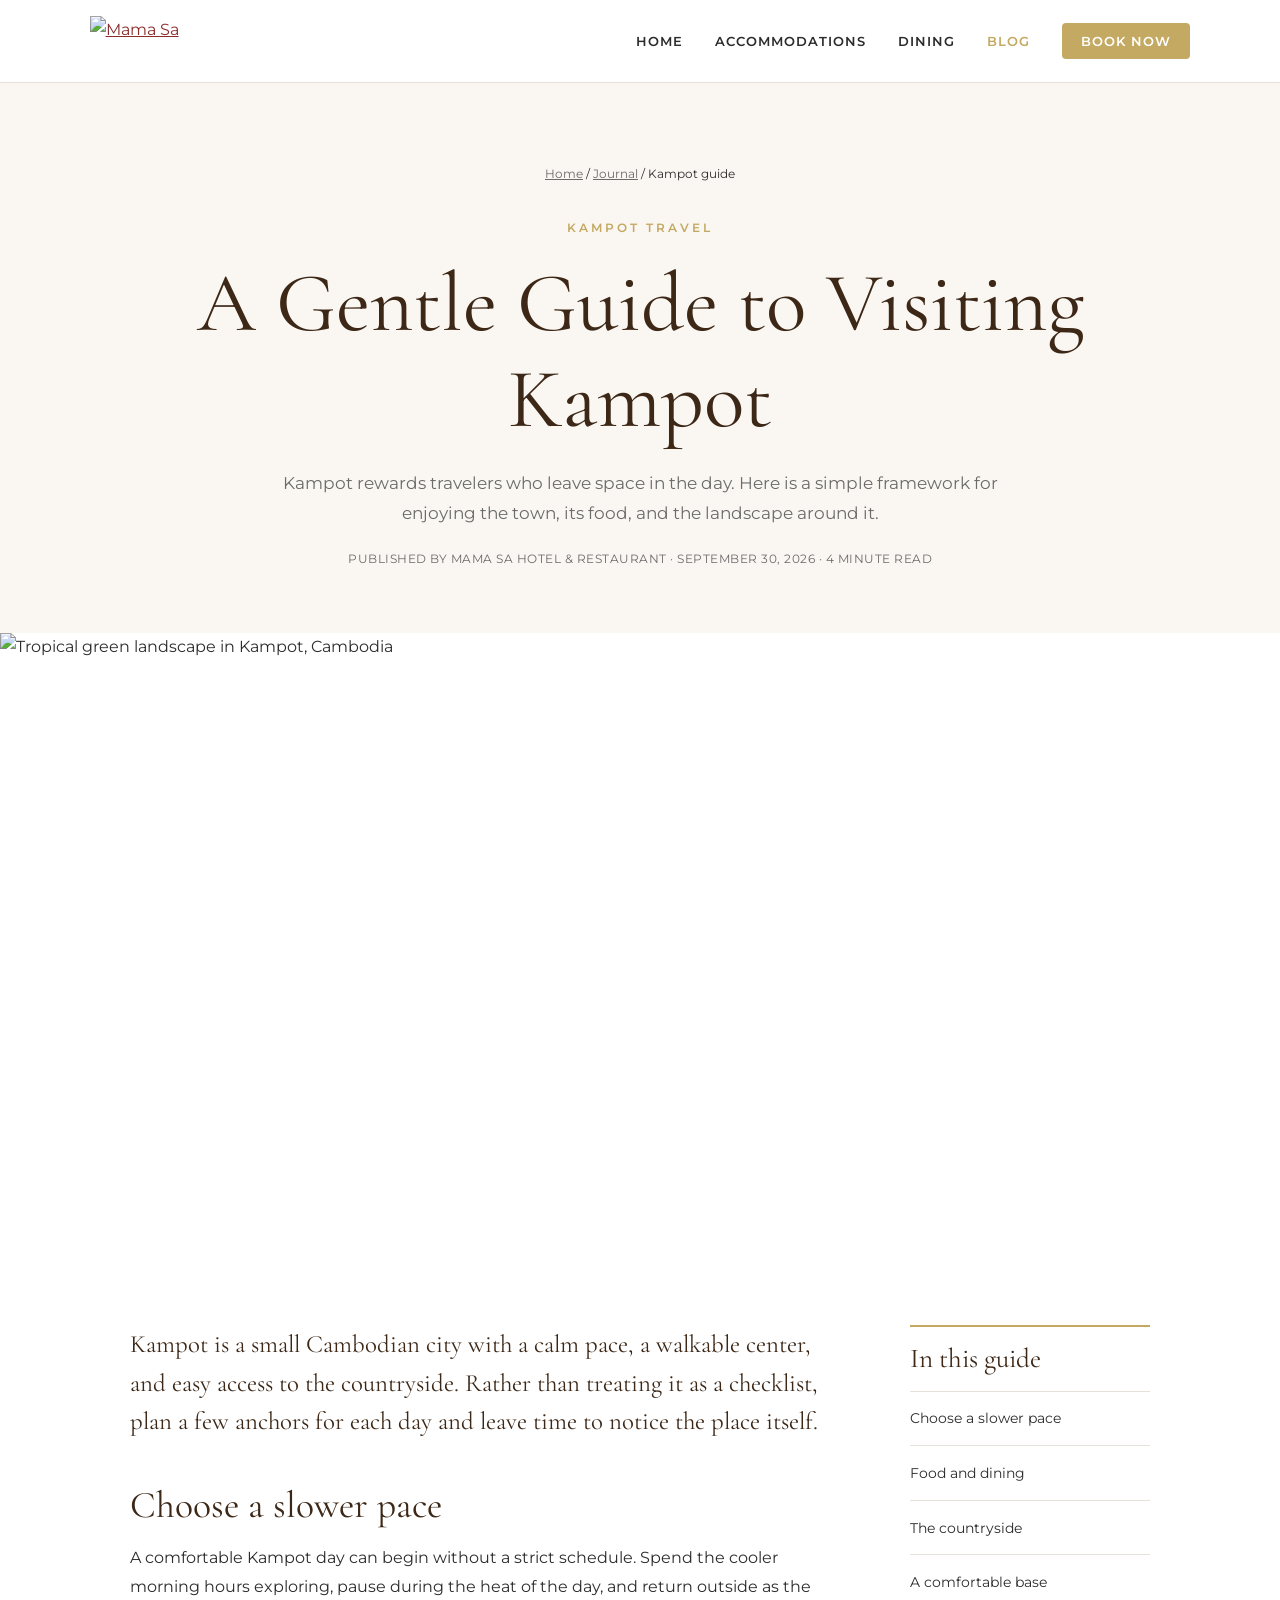
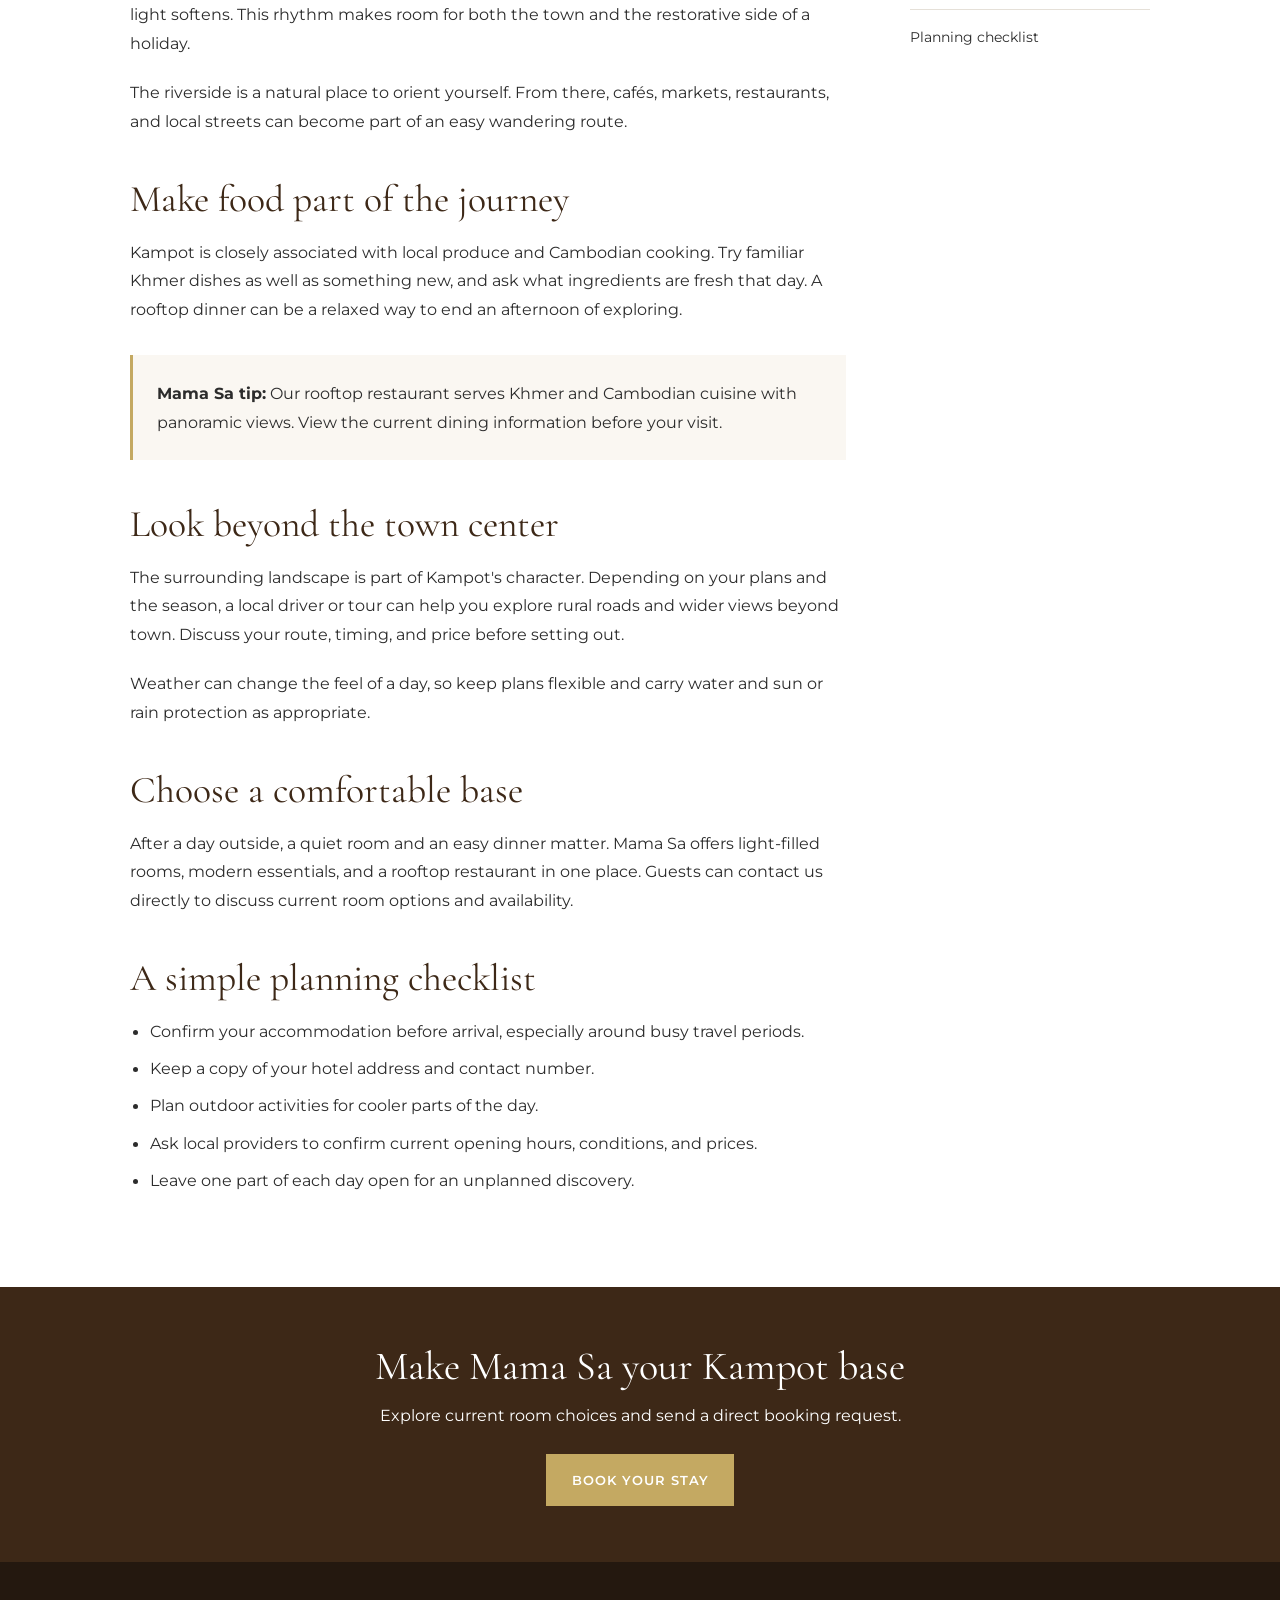
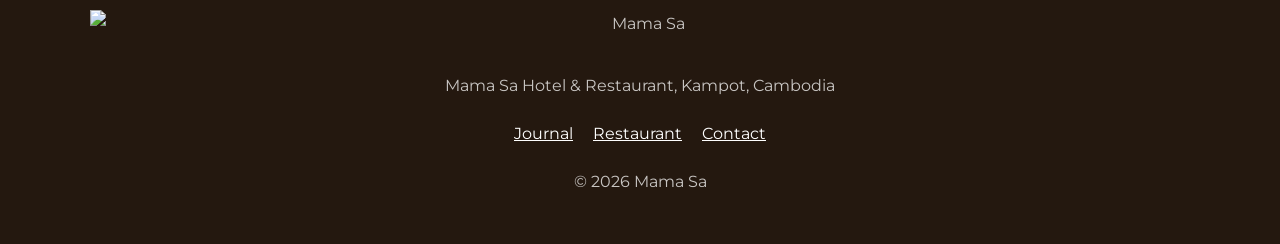
==== blog-kampot-travel-guide.html @ ffb0c637 "blog+IIms.txt AI readable Blog pages added" ====
<!DOCTYPE html>
<html lang="en">
<head>
    <meta charset="UTF-8">
    <meta name="viewport" content="width=device-width, initial-scale=1.0">
    <title>A Gentle Guide to Visiting Kampot | Mama Sa Journal</title>
    <meta name="description" content="Plan a relaxed Kampot visit with ideas for riverside time, local food, the surrounding countryside, and a comfortable base at Mama Sa.">
    <link rel="canonical" href="https://mamasa.site/blog-kampot-travel-guide.html">
    <link rel="alternate" type="application/rss+xml" title="Mama Sa Journal RSS" href="https://mamasa.site/feed.xml">
    <link rel="icon" type="image/svg+xml" href="/favicon.svg">
    <meta property="og:type" content="article">
    <meta property="og:title" content="A Gentle Guide to Visiting Kampot">
    <meta property="og:description" content="Ideas for an unhurried stay in Kampot, Cambodia.">
    <meta property="og:url" content="https://mamasa.site/blog-kampot-travel-guide.html">
    <meta property="og:image" content="https://mamasa.site/images/background.jpg">
    <meta property="article:published_time" content="2026-09-30">
    <meta property="article:author" content="Mama Sa Hotel & Restaurant">
    <meta name="twitter:card" content="summary_large_image">
    <script type="application/ld+json">
    {
      "@context": "https://schema.org",
      "@graph": [
        {
          "@type": "BlogPosting",
          "@id": "https://mamasa.site/blog-kampot-travel-guide.html#article",
          "headline": "A Gentle Guide to Visiting Kampot",
          "description": "Plan a relaxed Kampot visit with ideas for riverside time, local food, the surrounding countryside, and a comfortable base at Mama Sa.",
          "image": "https://mamasa.site/images/background.jpg",
          "datePublished": "2026-09-30",
          "dateModified": "2026-09-30",
          "mainEntityOfPage": "https://mamasa.site/blog-kampot-travel-guide.html",
          "author": {"@type": "Organization", "name": "Mama Sa Hotel & Restaurant", "url": "https://mamasa.site/"},
          "publisher": {"@type": "Organization", "name": "Mama Sa Hotel & Restaurant", "logo": {"@type": "ImageObject", "url": "https://mamasa.site/images/logo.png"}},
          "articleSection": "Kampot Travel",
          "keywords": ["Kampot travel", "Kampot Cambodia", "Kampot hotel"]
        },
        {
          "@type": "BreadcrumbList",
          "itemListElement": [
            {"@type": "ListItem", "position": 1, "name": "Home", "item": "https://mamasa.site/"},
            {"@type": "ListItem", "position": 2, "name": "Journal", "item": "https://mamasa.site/blog.html"},
            {"@type": "ListItem", "position": 3, "name": "A Gentle Guide to Visiting Kampot"}
          ]
        }
      ]
    }
    </script>
    <link rel="preconnect" href="https://fonts.googleapis.com">
    <link rel="preconnect" href="https://fonts.gstatic.com" crossorigin>
    <link href="https://fonts.googleapis.com/css2?family=Cormorant+Garamond:wght@300;400;600&family=Montserrat:wght@300;400;500;600&display=swap" rel="stylesheet">
    <link rel="stylesheet" href="blog.css">
</head>
<body>
    <nav class="site-nav" aria-label="Primary navigation">
        <div class="nav-container">
            <a class="nav-logo" href="index.html" aria-label="Mama Sa home"><img src="images/logo.png" alt="Mama Sa"></a>
            <button class="nav-toggle" type="button" aria-label="Toggle menu" aria-controls="blog-menu" aria-expanded="false"><span></span></button>
            <ul class="nav-menu" id="blog-menu">
                <li><a href="index.html">Home</a></li>
                <li><a href="index.html#rooms">Accommodations</a></li>
                <li><a href="restaurant.html">Dining</a></li>
                <li><a href="blog.html" aria-current="page">Blog</a></li>
                <li><a class="book-link" href="booking.html">Book Now</a></li>
            </ul>
        </div>
    </nav>
    <main>
        <article>
            <header class="article-header">
                <nav class="breadcrumbs" aria-label="Breadcrumb"><a href="index.html">Home</a> / <a href="blog.html">Journal</a> / Kampot guide</nav>
                <span class="eyebrow">Kampot Travel</span>
                <h1>A Gentle Guide to Visiting Kampot</h1>
                <p class="article-description">Kampot rewards travelers who leave space in the day. Here is a simple framework for enjoying the town, its food, and the landscape around it.</p>
                <p class="article-meta">Published by Mama Sa Hotel & Restaurant · <time datetime="2026-09-30">September 30, 2026</time> · 4 minute read</p>
            </header>
            <img class="article-hero-image" src="images/background.jpg" alt="Tropical green landscape in Kampot, Cambodia" width="1600" height="1067">
            <div class="article-layout">
                <div class="article-body">
                    <p>Kampot is a small Cambodian city with a calm pace, a walkable center, and easy access to the countryside. Rather than treating it as a checklist, plan a few anchors for each day and leave time to notice the place itself.</p>

                    <h2 id="pace">Choose a slower pace</h2>
                    <p>A comfortable Kampot day can begin without a strict schedule. Spend the cooler morning hours exploring, pause during the heat of the day, and return outside as the light softens. This rhythm makes room for both the town and the restorative side of a holiday.</p>
                    <p>The riverside is a natural place to orient yourself. From there, cafés, markets, restaurants, and local streets can become part of an easy wandering route.</p>

                    <h2 id="food">Make food part of the journey</h2>
                    <p>Kampot is closely associated with local produce and Cambodian cooking. Try familiar Khmer dishes as well as something new, and ask what ingredients are fresh that day. A rooftop dinner can be a relaxed way to end an afternoon of exploring.</p>
                    <div class="article-note"><strong>Mama Sa tip:</strong> Our rooftop restaurant serves Khmer and Cambodian cuisine with panoramic views. View the current dining information before your visit.</div>

                    <h2 id="countryside">Look beyond the town center</h2>
                    <p>The surrounding landscape is part of Kampot's character. Depending on your plans and the season, a local driver or tour can help you explore rural roads and wider views beyond town. Discuss your route, timing, and price before setting out.</p>
                    <p>Weather can change the feel of a day, so keep plans flexible and carry water and sun or rain protection as appropriate.</p>

                    <h2 id="base">Choose a comfortable base</h2>
                    <p>After a day outside, a quiet room and an easy dinner matter. Mama Sa offers light-filled rooms, modern essentials, and a rooftop restaurant in one place. Guests can contact us directly to discuss current room options and availability.</p>

                    <h2 id="planning">A simple planning checklist</h2>
                    <ul>
                        <li>Confirm your accommodation before arrival, especially around busy travel periods.</li>
                        <li>Keep a copy of your hotel address and contact number.</li>
                        <li>Plan outdoor activities for cooler parts of the day.</li>
                        <li>Ask local providers to confirm current opening hours, conditions, and prices.</li>
                        <li>Leave one part of each day open for an unplanned discovery.</li>
                    </ul>
                </div>
                <aside class="article-aside" aria-label="On this page">
                    <h2>In this guide</h2>
                    <ul>
                        <li><a href="#pace">Choose a slower pace</a></li>
                        <li><a href="#food">Food and dining</a></li>
                        <li><a href="#countryside">The countryside</a></li>
                        <li><a href="#base">A comfortable base</a></li>
                        <li><a href="#planning">Planning checklist</a></li>
                    </ul>
                </aside>
            </div>
        </article>
        <section class="article-cta" aria-labelledby="stay-cta">
            <h2 id="stay-cta">Make Mama Sa your Kampot base</h2>
            <p>Explore current room choices and send a direct booking request.</p>
            <a class="cta-button" href="booking.html">Book your stay</a>
        </section>
    </main>
    <footer class="site-footer">
        <img src="images/logo.png" alt="Mama Sa"><p>Mama Sa Hotel & Restaurant, Kampot, Cambodia</p>
        <ul class="footer-links"><li><a href="blog.html">Journal</a></li><li><a href="restaurant.html">Restaurant</a></li><li><a href="mailto:info@mamasa.site">Contact</a></li></ul>
        <p>© 2026 Mama Sa</p>
    </footer>
    <script src="blog.js"></script>
</body>
</html>
---- blog.css ----
:root {
    --primary-gold: #C4A962;
    --dark-brown: #3D2817;
    --deep-red: #8B2C2C;
    --cream: #FAF7F2;
    --white: #FFFFFF;
    --text-dark: #2C2C2C;
    --text-light: #6B6B6B;
    --border-light: #E5E0D8;
}

* {
    box-sizing: border-box;
    margin: 0;
    padding: 0;
}

html {
    scroll-behavior: smooth;
}

body {
    background: var(--white);
    color: var(--text-dark);
    font-family: 'Montserrat', sans-serif;
    line-height: 1.75;
}

img {
    display: block;
    height: auto;
    max-width: 100%;
}

h1,
h2,
h3 {
    color: var(--dark-brown);
    font-family: 'Cormorant Garamond', serif;
    font-weight: 400;
    line-height: 1.15;
}

a {
    color: var(--deep-red);
}

.site-nav {
    background: rgba(255, 255, 255, 0.98);
    border-bottom: 1px solid var(--border-light);
    position: sticky;
    top: 0;
    z-index: 1000;
}

.nav-container {
    align-items: center;
    display: flex;
    justify-content: space-between;
    margin: 0 auto;
    max-width: 1400px;
    min-height: 82px;
    padding: 0 7%;
    position: relative;
}

.nav-logo img {
    height: 50px;
    width: auto;
}

.nav-menu {
    align-items: center;
    display: flex;
    gap: 2rem;
    list-style: none;
}

.nav-menu a {
    color: var(--text-dark);
    font-size: 0.82rem;
    font-weight: 600;
    letter-spacing: 1px;
    text-decoration: none;
    text-transform: uppercase;
}

.nav-menu a[aria-current="page"] {
    color: var(--primary-gold);
}

.nav-menu .book-link {
    background: var(--primary-gold);
    border-radius: 4px;
    color: var(--white);
    padding: 0.65rem 1.2rem;
}

.nav-toggle {
    align-items: center;
    background: transparent;
    border: 0;
    cursor: pointer;
    display: none;
    height: 44px;
    justify-content: center;
    width: 44px;
}

.nav-toggle span,
.nav-toggle span::before,
.nav-toggle span::after {
    background: var(--text-dark);
    content: "";
    display: block;
    height: 2px;
    position: absolute;
    transition: 0.2s ease;
    width: 22px;
}

.nav-toggle span::before {
    top: -7px;
}

.nav-toggle span::after {
    top: 7px;
}

.nav-toggle[aria-expanded="true"] span {
    background: transparent;
}

.nav-toggle[aria-expanded="true"] span::before {
    top: 0;
    transform: rotate(45deg);
}

.nav-toggle[aria-expanded="true"] span::after {
    top: 0;
    transform: rotate(-45deg);
}

.blog-hero {
    align-items: center;
    background:
        linear-gradient(rgba(34, 23, 14, 0.66), rgba(34, 23, 14, 0.66)),
        url('images/background.jpg') center 42% / cover;
    color: var(--white);
    display: flex;
    min-height: 48vh;
    padding: 5rem 7%;
    text-align: center;
}

.blog-hero-content {
    margin: 0 auto;
    max-width: 850px;
}

.eyebrow {
    color: var(--primary-gold);
    display: block;
    font-size: 0.78rem;
    font-weight: 600;
    letter-spacing: 3px;
    margin-bottom: 1rem;
    text-transform: uppercase;
}

.blog-hero h1 {
    color: var(--white);
    font-size: clamp(3.25rem, 8vw, 6rem);
    margin-bottom: 1rem;
}

.blog-hero p {
    font-size: 1.05rem;
    margin: 0 auto;
    max-width: 680px;
}

.blog-shell {
    margin: 0 auto;
    max-width: 1200px;
    padding: 5rem 7%;
}

.intro {
    margin: 0 auto 3rem;
    max-width: 760px;
    text-align: center;
}

.intro h2 {
    font-size: clamp(2.4rem, 5vw, 3.5rem);
    margin-bottom: 1rem;
}

.intro p {
    color: var(--text-light);
}

.post-grid {
    display: grid;
    gap: 2rem;
    grid-template-columns: repeat(3, 1fr);
}

.post-card {
    background: var(--white);
    border: 1px solid var(--border-light);
    display: flex;
    flex-direction: column;
}

.post-card img {
    aspect-ratio: 16 / 10;
    object-fit: cover;
    width: 100%;
}

.post-card-content {
    display: flex;
    flex: 1;
    flex-direction: column;
    padding: 1.7rem;
}

.post-card time,
.article-meta {
    color: var(--text-light);
    font-size: 0.78rem;
    letter-spacing: 0.5px;
    text-transform: uppercase;
}

.post-card h2 {
    font-size: 2rem;
    margin: 0.65rem 0 0.8rem;
}

.post-card p {
    color: var(--text-light);
    margin-bottom: 1.25rem;
}

.read-more {
    align-self: flex-start;
    border-bottom: 1px solid currentColor;
    font-size: 0.8rem;
    font-weight: 600;
    letter-spacing: 1px;
    margin-top: auto;
    text-decoration: none;
    text-transform: uppercase;
}

.article-header {
    background: var(--cream);
    padding: 5rem 7% 4rem;
    text-align: center;
}

.breadcrumbs {
    font-size: 0.78rem;
    margin-bottom: 2rem;
}

.breadcrumbs a {
    color: var(--text-light);
}

.article-header h1 {
    font-size: clamp(3rem, 7vw, 5.25rem);
    margin: 0.6rem auto 1.25rem;
    max-width: 960px;
}

.article-description {
    color: var(--text-light);
    font-size: 1.08rem;
    margin: 0 auto 1.2rem;
    max-width: 760px;
}

.article-hero-image {
    margin: 0 auto;
    max-height: 620px;
    object-fit: cover;
    width: 100%;
}

.article-layout {
    display: grid;
    gap: 4rem;
    grid-template-columns: minmax(0, 760px) 240px;
    justify-content: center;
    margin: 0 auto;
    max-width: 1200px;
    padding: 4.5rem 7%;
}

.article-body {
    font-size: 1.02rem;
}

.article-body > p:first-child {
    color: var(--dark-brown);
    font-family: 'Cormorant Garamond', serif;
    font-size: 1.55rem;
    line-height: 1.55;
}

.article-body h2 {
    font-size: 2.35rem;
    margin: 2.7rem 0 1rem;
}

.article-body h3 {
    font-size: 1.75rem;
    margin: 2rem 0 0.8rem;
}

.article-body p,
.article-body ul {
    margin-bottom: 1.3rem;
}

.article-body ul {
    padding-left: 1.25rem;
}

.article-body li {
    margin-bottom: 0.55rem;
}

.article-note {
    background: var(--cream);
    border-left: 3px solid var(--primary-gold);
    margin: 2rem 0;
    padding: 1.5rem;
}

.article-aside {
    align-self: start;
    border-top: 2px solid var(--primary-gold);
    position: sticky;
    top: 110px;
}

.article-aside h2 {
    font-size: 1.7rem;
    margin: 1rem 0;
}

.article-aside ul {
    list-style: none;
}

.article-aside li {
    border-top: 1px solid var(--border-light);
    padding: 0.8rem 0;
}

.article-aside a {
    color: var(--text-dark);
    font-size: 0.88rem;
    text-decoration: none;
}

.article-cta {
    background: var(--dark-brown);
    color: var(--white);
    padding: 3.5rem 7%;
    text-align: center;
}

.article-cta h2 {
    color: var(--white);
    font-size: 2.5rem;
    margin-bottom: 0.8rem;
}

.article-cta p {
    margin-bottom: 1.5rem;
}

.cta-button {
    background: var(--primary-gold);
    color: var(--white);
    display: inline-block;
    font-size: 0.82rem;
    font-weight: 600;
    letter-spacing: 1px;
    padding: 0.9rem 1.6rem;
    text-decoration: none;
    text-transform: uppercase;
}

.site-footer {
    background: #24180f;
    color: rgba(255, 255, 255, 0.75);
    padding: 3rem 7%;
    text-align: center;
}

.site-footer img {
    height: 46px;
    margin: 0 auto 1rem;
    width: auto;
}

.footer-links {
    display: flex;
    flex-wrap: wrap;
    gap: 1.25rem;
    justify-content: center;
    list-style: none;
    margin: 1.25rem 0;
}

.site-footer a {
    color: var(--white);
}

@media (max-width: 900px) {
    .nav-toggle {
        display: flex;
    }

    .nav-menu {
        align-items: stretch;
        background: var(--white);
        border: 1px solid var(--border-light);
        display: none;
        flex-direction: column;
        gap: 0;
        padding: 0.7rem;
        position: absolute;
        right: 7%;
        top: 72px;
        width: min(310px, 86vw);
    }

    .nav-menu.open {
        display: flex;
    }

    .nav-menu a {
        display: block;
        padding: 0.8rem;
    }

    .nav-menu .book-link {
        text-align: center;
    }

    .post-grid {
        grid-template-columns: 1fr;
    }

    .article-layout {
        grid-template-columns: 1fr;
    }

    .article-aside {
        position: static;
    }
}

@media (max-width: 560px) {
    .blog-shell,
    .article-layout {
        padding-left: 5%;
        padding-right: 5%;
    }

    .blog-hero,
    .article-header {
        padding-left: 5%;
        padding-right: 5%;
    }
}
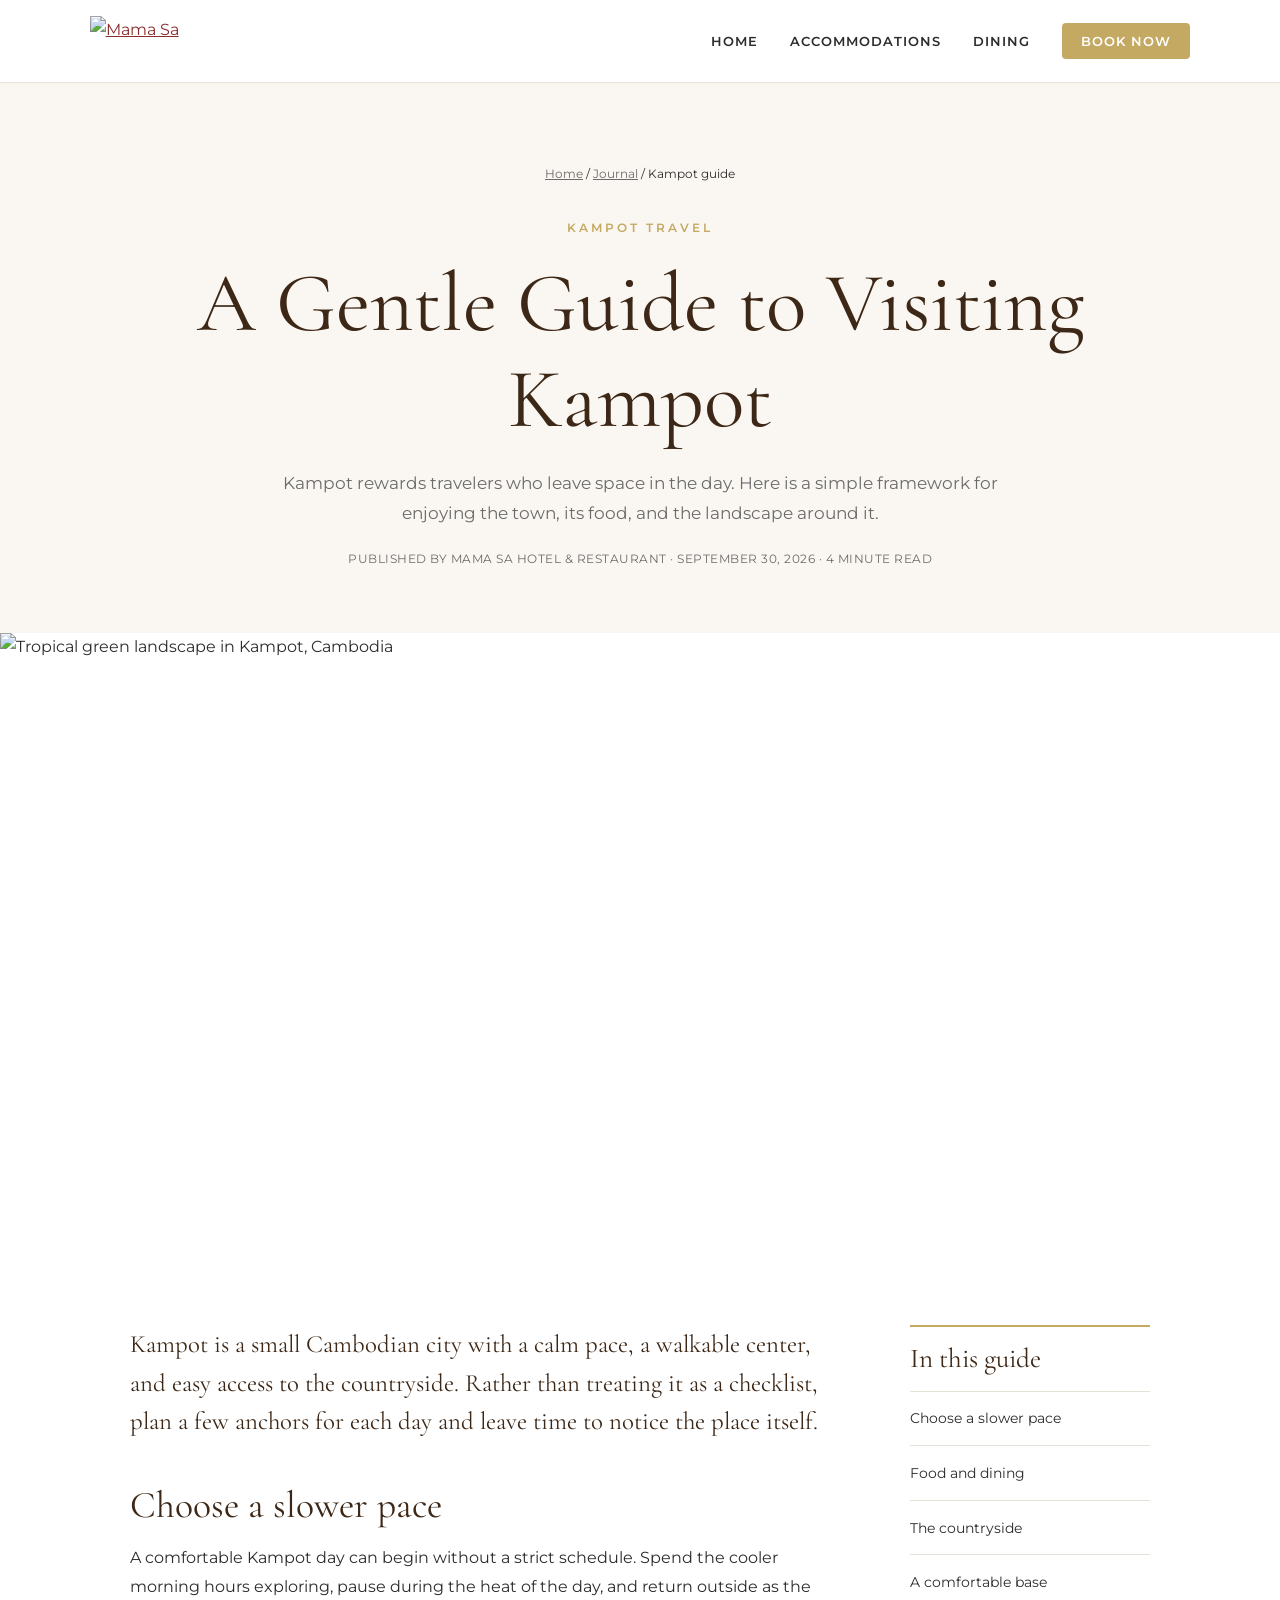
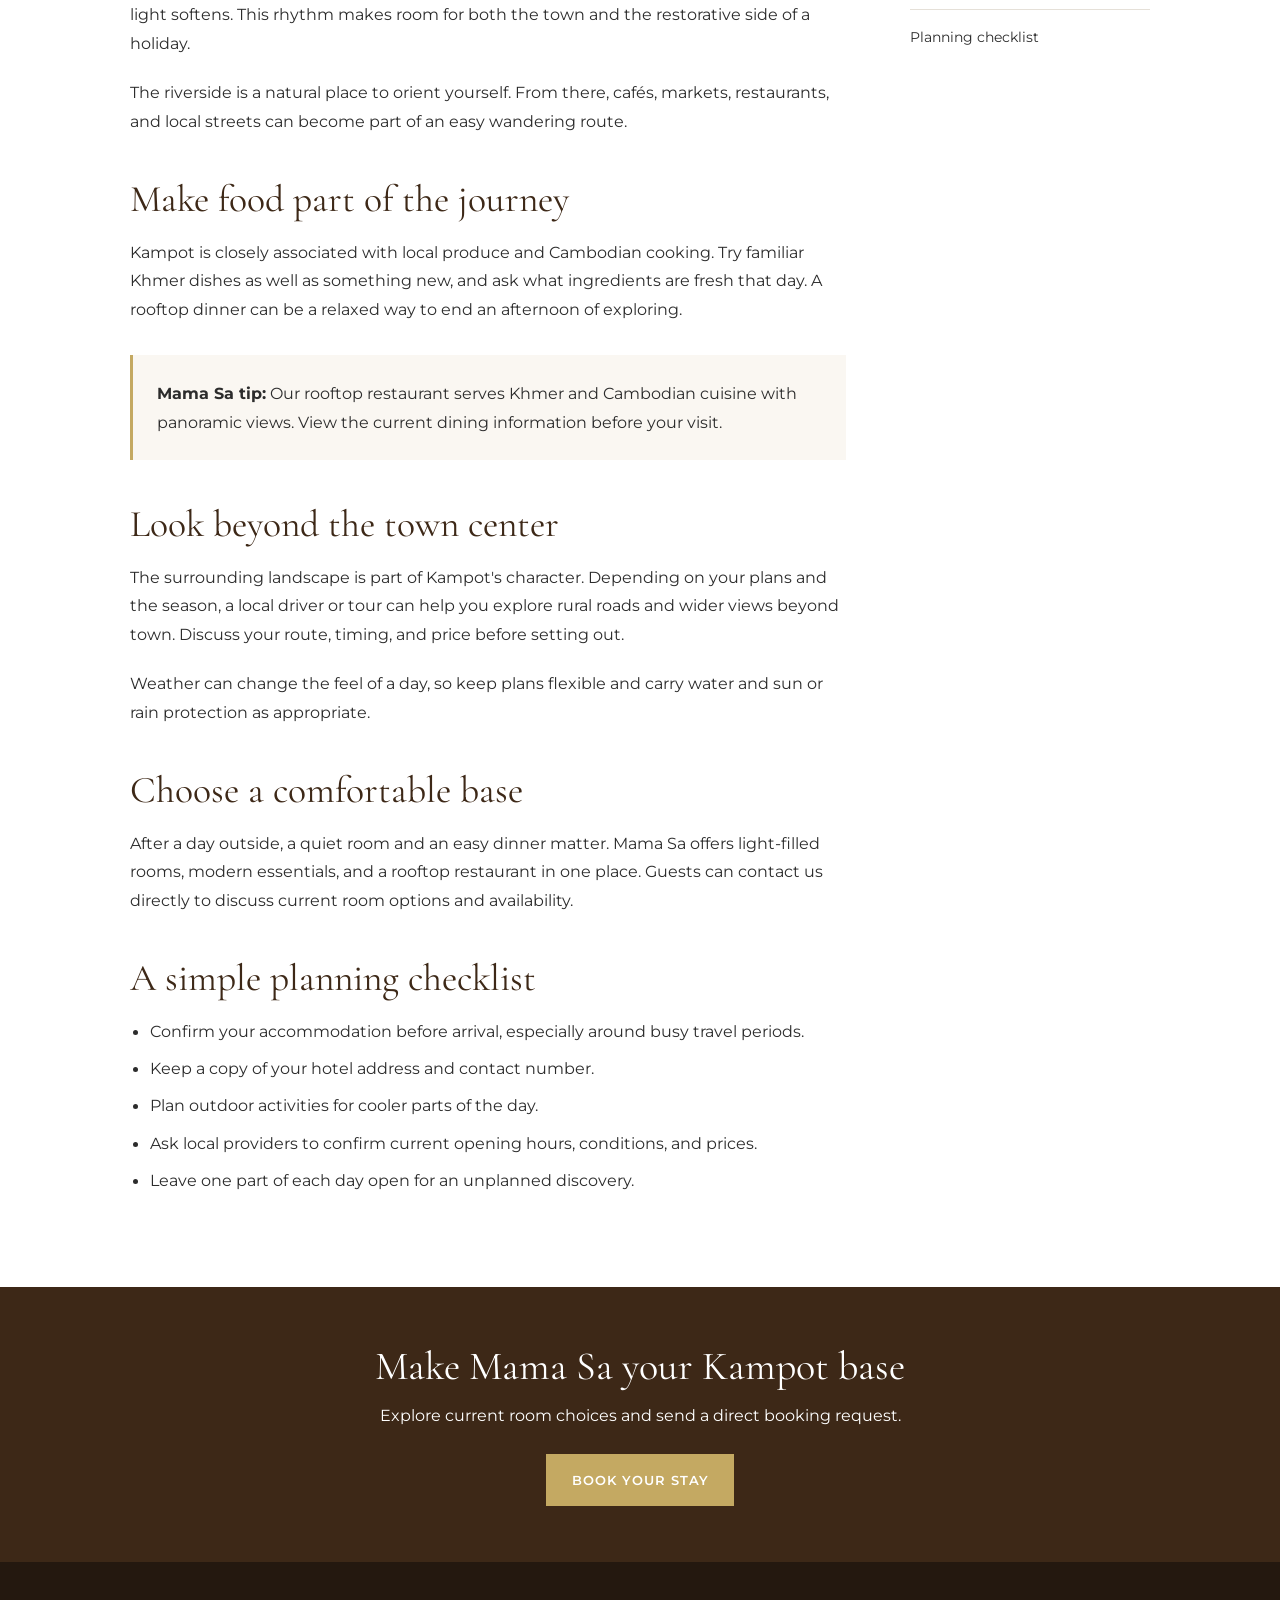
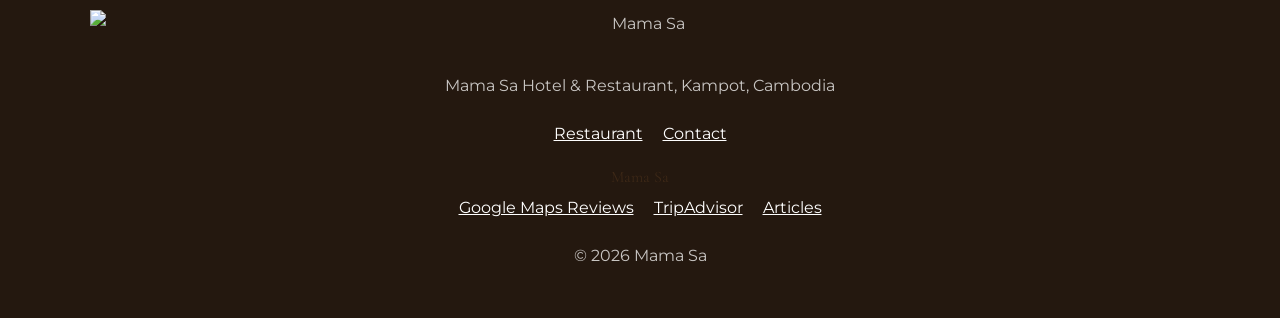
==== commit 4befb0bd: "Content update content seo update" ====
--- a/blog-kampot-travel-guide.html
+++ b/blog-kampot-travel-guide.html
@@ -3,6 +3,14 @@
 <head>
     <meta charset="UTF-8">
     <meta name="viewport" content="width=device-width, initial-scale=1.0">
+    <!-- Google tag (gtag.js) -->
+    <script async src="https://www.googletagmanager.com/gtag/js?id=G-6Q8VX8W79Q"></script>
+    <script>
+        window.dataLayer = window.dataLayer || [];
+        function gtag(){dataLayer.push(arguments);}
+        gtag('js', new Date());
+        gtag('config', 'G-6Q8VX8W79Q');
+    </script>
     <title>A Gentle Guide to Visiting Kampot | Mama Sa Journal</title>
     <meta name="description" content="Plan a relaxed Kampot visit with ideas for riverside time, local food, the surrounding countryside, and a comfortable base at Mama Sa.">
     <link rel="canonical" href="https://mamasa.site/blog-kampot-travel-guide.html">
@@ -59,7 +67,6 @@
                 <li><a href="index.html">Home</a></li>
                 <li><a href="index.html#rooms">Accommodations</a></li>
                 <li><a href="restaurant.html">Dining</a></li>
-                <li><a href="blog.html" aria-current="page">Blog</a></li>
                 <li><a class="book-link" href="booking.html">Book Now</a></li>
             </ul>
         </div>
@@ -122,7 +129,15 @@
     </main>
     <footer class="site-footer">
         <img src="images/logo.png" alt="Mama Sa"><p>Mama Sa Hotel & Restaurant, Kampot, Cambodia</p>
-        <ul class="footer-links"><li><a href="blog.html">Journal</a></li><li><a href="restaurant.html">Restaurant</a></li><li><a href="mailto:info@mamasa.site">Contact</a></li></ul>
+        <ul class="footer-links"><li><a href="restaurant.html">Restaurant</a></li><li><a href="mailto:info@mamasa.site">Contact</a></li></ul>
+        <div class="footer-review-column">
+            <h2>Mama Sa</h2>
+            <ul class="footer-links">
+                <li><a href="https://www.google.com/maps/place/Mama+Sa+Hotel+and+Retreat/@10.5746545,104.1722945,17z/data=!4m8!3m7!1s0x310837007f8e7d0f:0xa5e9a3c388247276!8m2!3d10.5746545!4d104.1722945!9m1!1b1!16s%2Fg%2F11xkwlhdzv?entry=ttu" target="_blank" rel="noopener noreferrer">Google Maps Reviews</a></li>
+                <li><a href="https://www.tripadvisor.com/Profile/MamaSaKampot" target="_blank" rel="noopener noreferrer">TripAdvisor</a></li>
+                <li><a href="blog.html">Articles</a></li>
+            </ul>
+        </div>
         <p>© 2026 Mama Sa</p>
     </footer>
     <script src="blog.js"></script>
--- a/blog.css
+++ b/blog.css
@@ -418,6 +418,15 @@
     justify-content: center;
     list-style: none;
     margin: 1.25rem 0;
+}
+
+.footer-review-column h2 {
+    font-size: 1rem;
+    margin: 1.25rem 0 0.5rem;
+}
+
+.footer-review-column .footer-links {
+    margin-top: 0.5rem;
 }
 
 .site-footer a {
